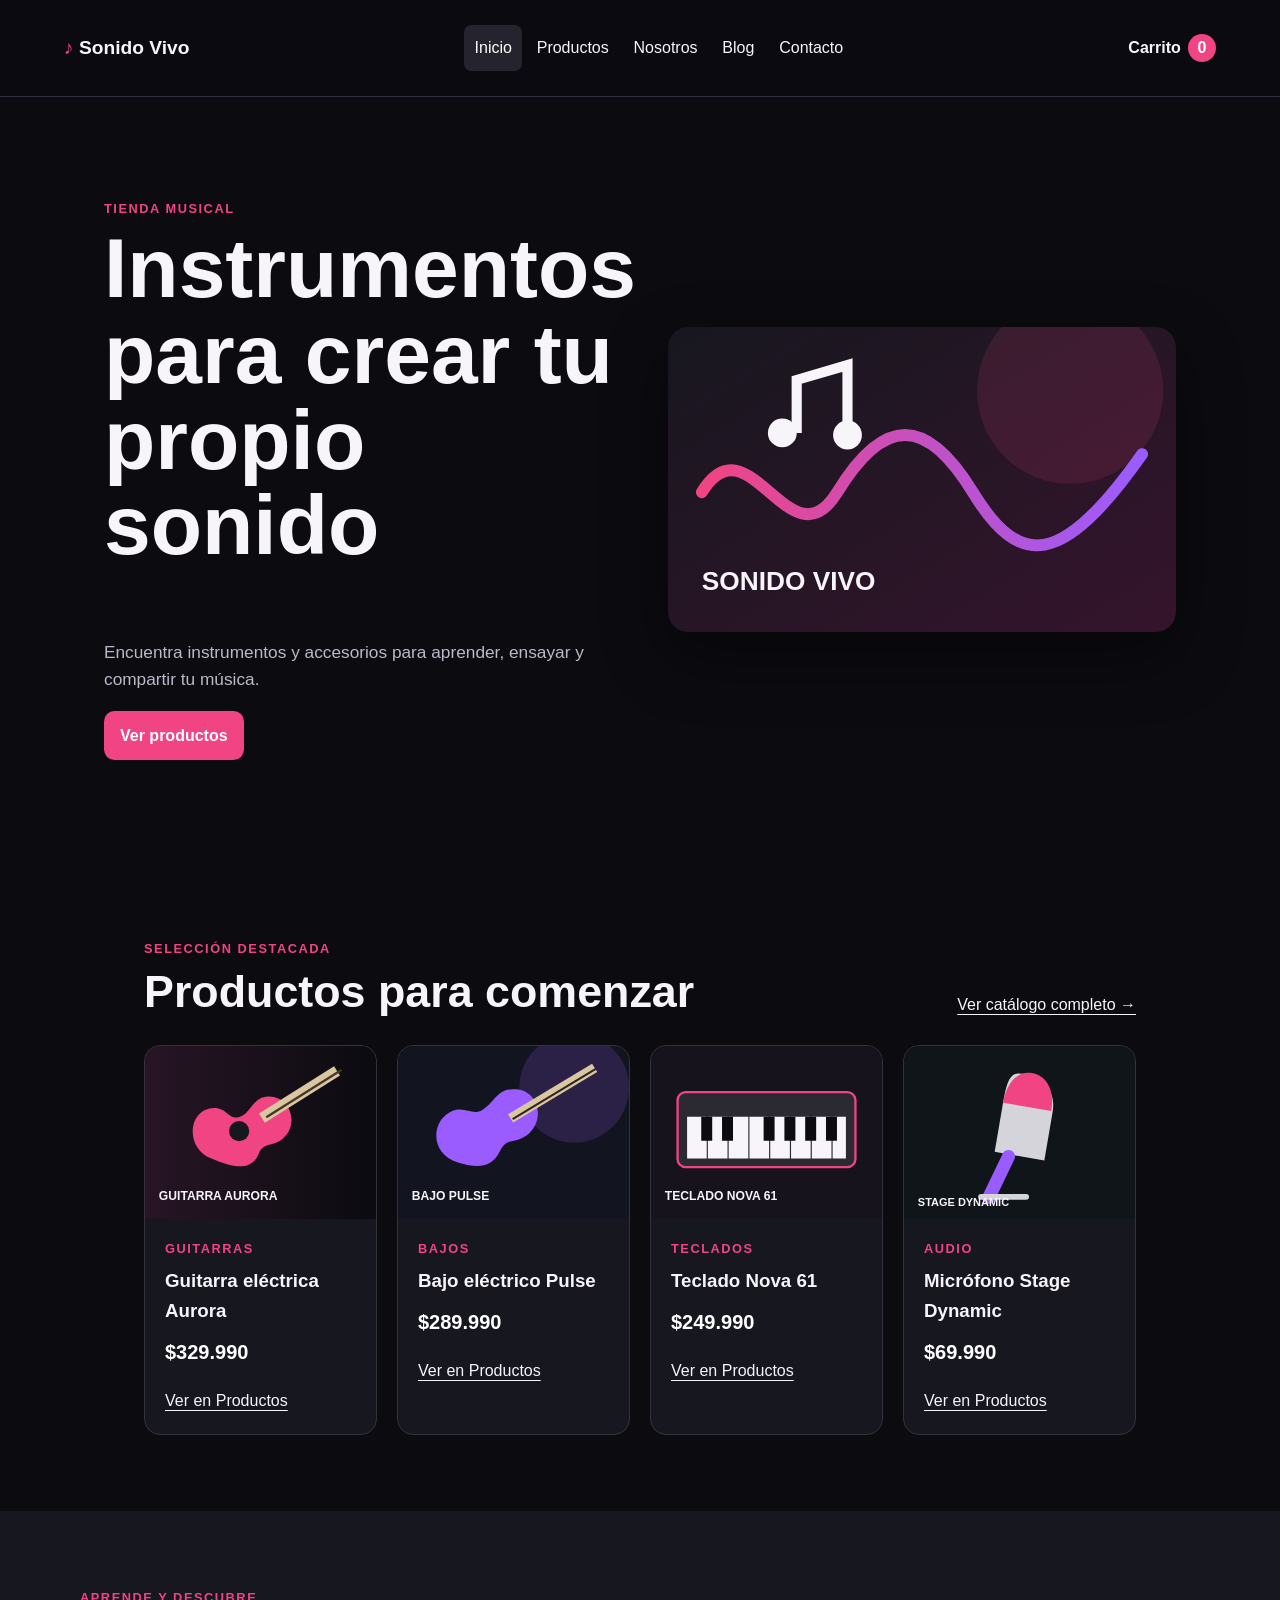
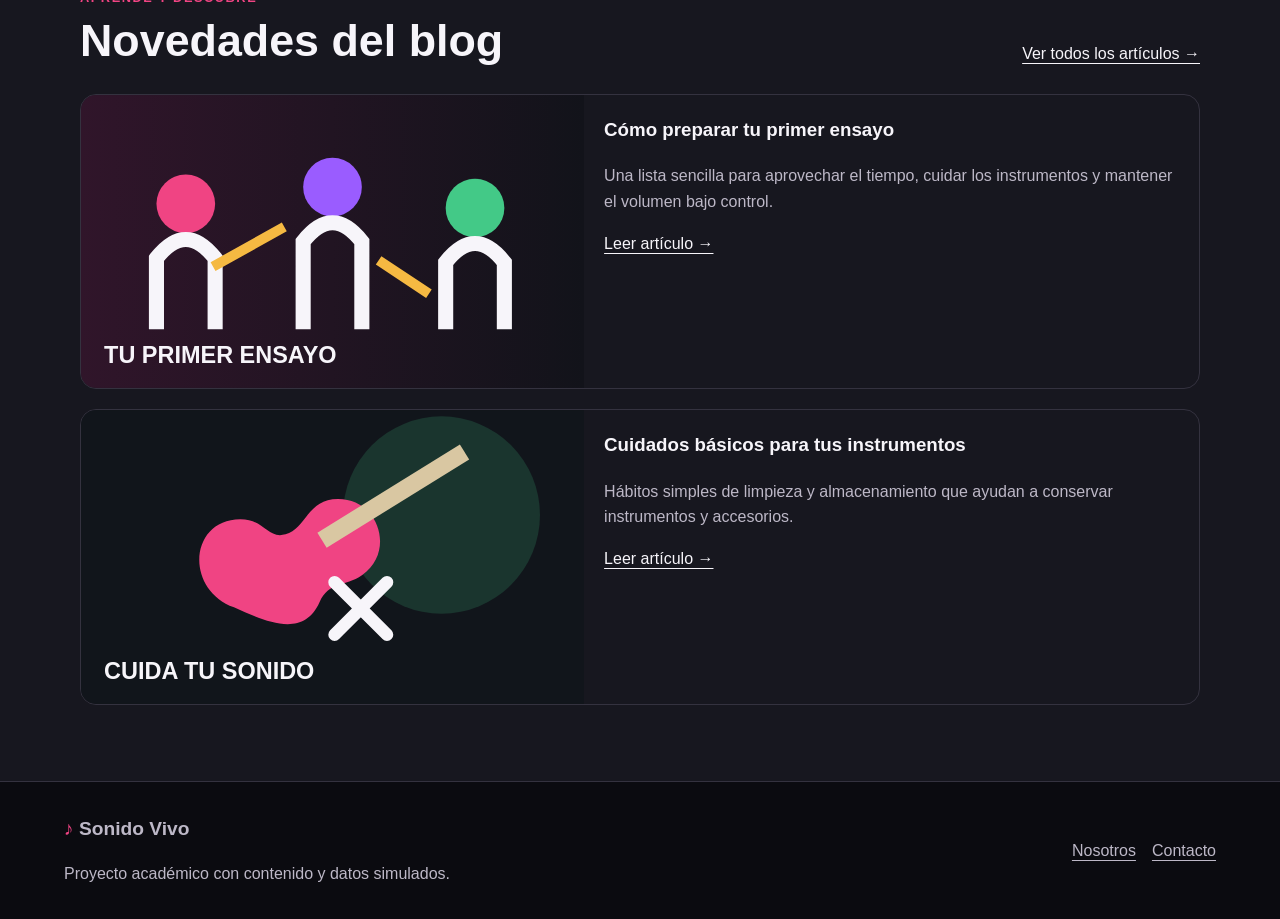
==== index.html @ 2b16b26c "Merge pull request #26 from MainSteps/feat/estructura-navegacion [A-01] Implementar estructura y nav" ====
<!doctype html>
<html lang="es">
<head>
  <meta charset="utf-8">
  <meta name="viewport" content="width=device-width, initial-scale=1">
  <meta name="description" content="Sonido Vivo, tienda musical creada como proyecto académico.">
  <title>Inicio | Sonido Vivo</title>
  <link rel="stylesheet" href="assets/css/styles.css">
  <script type="module" src="assets/js/home.js"></script>
</head>
<body>
  <header class="site-header">
    <a class="brand" href="index.html" aria-label="Sonido Vivo, página de inicio"><span aria-hidden="true">♪</span> Sonido Vivo</a>
    <button class="menu-toggle" type="button" aria-expanded="false" aria-controls="main-menu">Menú</button>
    <nav id="main-menu" class="main-nav" aria-label="Navegación principal">
      <a aria-current="page" href="index.html">Inicio</a>
      <a href="productos.html">Productos</a>
      <a href="nosotros.html">Nosotros</a>
      <a href="blog.html">Blog</a>
      <a href="contacto.html">Contacto</a>
    </nav>
    <a class="cart-link" href="carrito.html" aria-label="Ver carrito, 0 productos">Carrito <span class="cart-count">0</span></a>
  </header>

  <main>
    <section class="hero" aria-labelledby="hero-title">
      <div>
        <p class="eyebrow">Tienda musical</p>
        <h1 id="hero-title">Instrumentos para crear tu propio sonido</h1>
        <p>Encuentra instrumentos y accesorios para aprender, ensayar y compartir tu música.</p>
        <a class="button" href="productos.html">Ver productos</a>
      </div>
      <img src="assets/images/hero-sonido-vivo.svg" alt="Ondas musicales sobre un escenario oscuro">
    </section>

    <section class="page-section" aria-labelledby="featured-title">
      <div class="section-heading">
        <div><p class="eyebrow">Selección destacada</p><h2 id="featured-title">Productos para comenzar</h2></div>
        <a href="productos.html">Ver catálogo completo →</a>
      </div>
      <div id="featured-products" class="card-grid"></div>
    </section>

    <section class="page-section surface-section" aria-labelledby="news-title">
      <div class="section-heading">
        <div><p class="eyebrow">Aprende y descubre</p><h2 id="news-title">Novedades del blog</h2></div>
        <a href="blog.html">Ver todos los artículos →</a>
      </div>
      <div id="featured-posts" class="blog-grid"></div>
    </section>
  </main>

  <footer class="site-footer">
    <a class="brand" href="index.html"><span aria-hidden="true">♪</span> Sonido Vivo</a>
    <p>Proyecto académico con contenido y datos simulados.</p>
    <nav aria-label="Enlaces del pie"><a href="nosotros.html">Nosotros</a><a href="contacto.html">Contacto</a></nav>
  </footer>
</body>
</html>
---- assets/css/styles.css ----
:root {
  --color-fondo: #0b0b10; --color-superficie: #17171f; --color-superficie-suave: #24232e;
  --color-texto: #f7f5fa; --color-texto-suave: #bdb8c7; --color-acento: #f04483;
  --color-acento-hover: #ff6098; --color-exito: #43c987; --color-alerta: #f5b942; --color-error: #ff6577;
  color-scheme: dark; font-family: Inter, "Segoe UI", Arial, sans-serif;
}
* { box-sizing: border-box; }
html { scroll-behavior: smooth; }
body { margin: 0; min-width: 280px; color: var(--color-texto); background: var(--color-fondo); line-height: 1.6; }
a { color: inherit; text-underline-offset: .25em; }
img { display: block; max-width: 100%; }
h1, h2, h3, p { margin-top: 0; }
h1 { font-size: clamp(2.35rem, 7vw, 5.25rem); line-height: 1.02; }
h2 { font-size: clamp(1.8rem, 4vw, 2.8rem); line-height: 1.15; }
:focus-visible { outline: 3px solid var(--color-acento-hover); outline-offset: 4px; }
.site-header { position: relative; z-index: 2; display: grid; grid-template-columns: 1fr auto auto; align-items: center; gap: 1rem; min-height: 4.5rem; padding: .8rem clamp(1rem, 5vw, 4rem); border-bottom: 1px solid #34323f; background: rgba(11,11,16,.96); }
.brand { font-size: 1.2rem; font-weight: 800; text-decoration: none; white-space: nowrap; }
.brand span, .eyebrow { color: var(--color-acento); }
.menu-toggle { min-height: 44px; padding: .55rem .9rem; border: 1px solid #514d5d; border-radius: .6rem; color: var(--color-texto); background: var(--color-superficie); font: inherit; font-weight: 700; }
.main-nav { display: none; grid-column: 1 / -1; gap: .25rem; padding: .75rem 0; }
.main-nav.is-open { display: grid; }
.main-nav a { padding: .65rem; border-radius: .45rem; text-decoration: none; }
.main-nav a:hover, .main-nav a[aria-current="page"] { color: white; background: var(--color-superficie-suave); }
.cart-link { min-height: 44px; display: inline-flex; align-items: center; gap: .45rem; font-weight: 700; text-decoration: none; }
.cart-count { display: grid; place-items: center; min-width: 1.75rem; height: 1.75rem; border-radius: 50%; color: white; background: var(--color-acento); }
.hero { width: min(1200px, 100%); margin: auto; padding: clamp(3rem, 8vw, 7rem) clamp(1rem, 5vw, 4rem); display: grid; gap: 2rem; align-items: center; }
.hero p:not(.eyebrow), .page-hero p { max-width: 60ch; color: var(--color-texto-suave); font-size: 1.08rem; }
.hero img { border-radius: 1.2rem; box-shadow: 0 1.5rem 4rem rgba(0,0,0,.35); }
.eyebrow { margin-bottom: .4rem; font-size: .8rem; font-weight: 800; letter-spacing: .12em; text-transform: uppercase; }
.button { display: inline-flex; justify-content: center; align-items: center; min-height: 44px; padding: .72rem 1rem; border-radius: .65rem; color: white; background: var(--color-acento); font-weight: 750; text-decoration: none; }
.button:hover { background: var(--color-acento-hover); }
.button.secondary { border: 1px solid #514d5d; background: transparent; }
.page-section, .page-hero, .article-main { width: min(1120px, 100%); margin: auto; padding: clamp(2.7rem, 6vw, 5rem) clamp(1rem, 5vw, 4rem); }
.page-hero { padding-top: clamp(4rem, 9vw, 8rem); padding-bottom: clamp(3rem, 6vw, 5rem); }
.page-hero h1 { max-width: 17ch; }
.surface-section { width: 100%; padding-inline: max(clamp(1rem, 5vw, 4rem), calc((100% - 1120px) / 2)); background: var(--color-superficie); }
.section-heading { display: flex; flex-direction: column; gap: .6rem; margin-bottom: 1.7rem; }
.section-heading h2 { margin-bottom: 0; }
.card-grid, .blog-grid { display: grid; gap: 1.25rem; }
.product-card, .blog-card, .text-card, .values { overflow: hidden; border: 1px solid #34323f; border-radius: 1rem; background: var(--color-superficie); }
.product-card img { width: 100%; aspect-ratio: 4/3; object-fit: cover; }
.product-card > div, .blog-card > div, .text-card, .values { padding: 1.25rem; }
.product-card h3 { margin: .25rem 0 .65rem; }
.price { color: white; font-size: 1.25rem; font-weight: 800; }
.blog-card { display: grid; }
.blog-card img { width: 100%; height: 100%; min-height: 230px; object-fit: cover; }
.blog-card p, .text-card p, .values { color: var(--color-texto-suave); }
.about-grid { display: grid; gap: 1.5rem; }
.values ul { margin-bottom: 0; padding-left: 1.2rem; }
.article-main { min-height: 70vh; }
.back-link { display: inline-block; margin-bottom: 2rem; color: var(--color-texto-suave); }
.article-detail { max-width: 800px; margin: auto; }
.article-detail > img { width: 100%; margin-bottom: 2rem; border-radius: 1rem; }
.article-detail .lead { color: var(--color-texto-suave); font-size: 1.2rem; }
.article-detail h1 { font-size: clamp(2.2rem, 6vw, 4rem); }
.site-footer { display: grid; gap: 1rem; padding: 2rem clamp(1rem, 5vw, 4rem); border-top: 1px solid #34323f; color: var(--color-texto-suave); }
.site-footer p { margin-bottom: 0; }
.site-footer nav { display: flex; gap: 1rem; }
.sr-only { position: absolute; width: 1px; height: 1px; padding: 0; margin: -1px; overflow: hidden; clip: rect(0,0,0,0); white-space: nowrap; border: 0; }
@media (min-width: 600px) {
  .card-grid { grid-template-columns: repeat(2, 1fr); }
  .blog-card { grid-template-columns: minmax(220px, .9fr) 1.1fr; }
  .section-heading { flex-direction: row; justify-content: space-between; align-items: end; }
  .site-footer { grid-template-columns: 1fr auto; align-items: center; }
  .site-footer p { grid-row: 2; }
  .site-footer nav { grid-column: 2; grid-row: 1 / 3; }
}
@media (min-width: 960px) {
  .site-header { grid-template-columns: auto 1fr auto; }
  .menu-toggle { display: none; }
  .main-nav { display: flex; grid-column: auto; justify-content: center; }
  .hero { grid-template-columns: 1fr 1fr; }
  .card-grid { grid-template-columns: repeat(4, 1fr); }
  .card-grid.compact { grid-template-columns: repeat(3, 1fr); }
  .about-grid { grid-template-columns: 1.2fr .8fr; align-items: start; }
}
@media (prefers-reduced-motion: reduce) { html { scroll-behavior: auto; } }
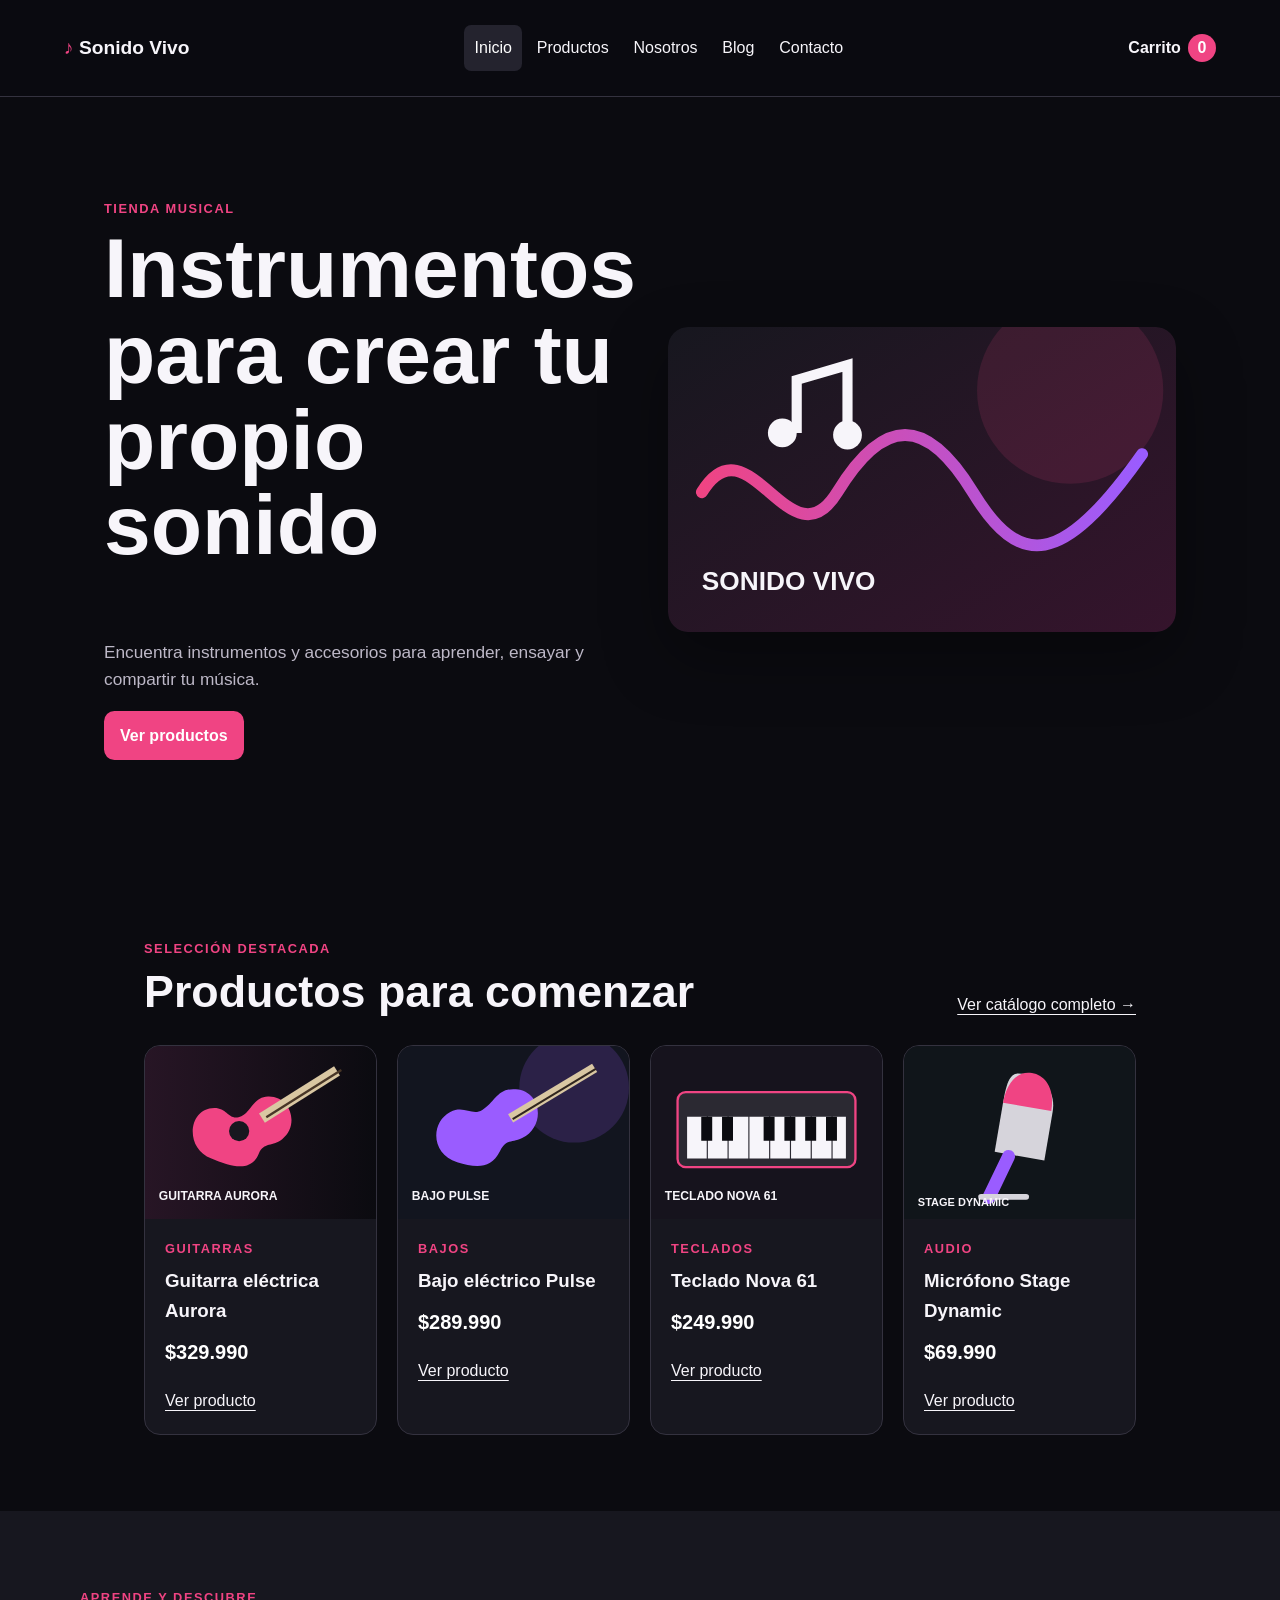
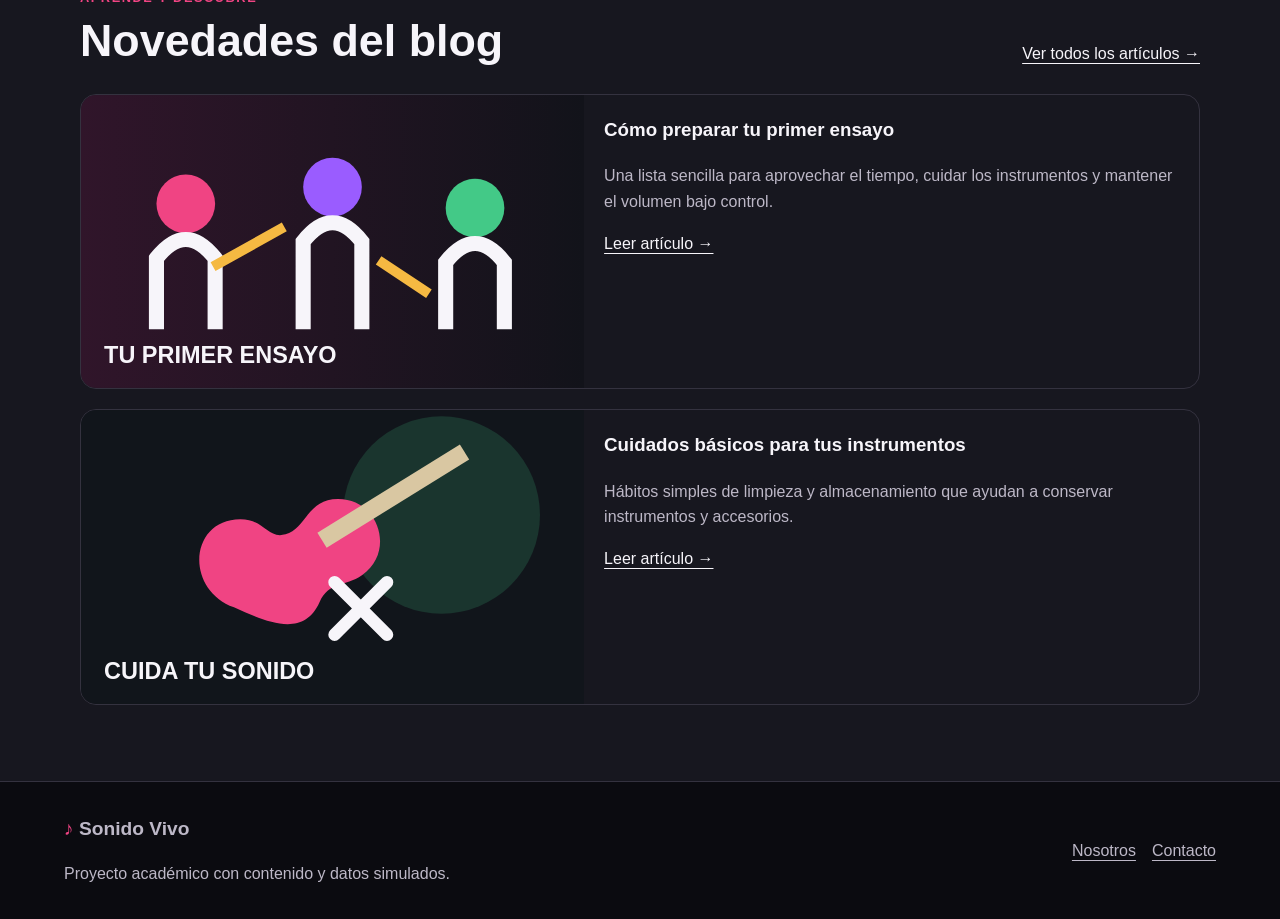
==== commit bffb8f97: "chore: integrar carrito en mantenedor" ====
--- a/index.html
+++ b/index.html
@@ -14,7 +14,7 @@
     <button class="menu-toggle" type="button" aria-expanded="false" aria-controls="main-menu">Menú</button>
     <nav id="main-menu" class="main-nav" aria-label="Navegación principal">
       <a aria-current="page" href="index.html">Inicio</a>
-      <a href="productos.html">Productos</a>
+      <a href="catalogo.html">Productos</a>
       <a href="nosotros.html">Nosotros</a>
       <a href="blog.html">Blog</a>
       <a href="contacto.html">Contacto</a>
@@ -28,7 +28,7 @@
         <p class="eyebrow">Tienda musical</p>
         <h1 id="hero-title">Instrumentos para crear tu propio sonido</h1>
         <p>Encuentra instrumentos y accesorios para aprender, ensayar y compartir tu música.</p>
-        <a class="button" href="productos.html">Ver productos</a>
+        <a class="button" href="catalogo.html">Ver productos</a>
       </div>
       <img src="assets/images/hero-sonido-vivo.svg" alt="Ondas musicales sobre un escenario oscuro">
     </section>
@@ -36,7 +36,7 @@
     <section class="page-section" aria-labelledby="featured-title">
       <div class="section-heading">
         <div><p class="eyebrow">Selección destacada</p><h2 id="featured-title">Productos para comenzar</h2></div>
-        <a href="productos.html">Ver catálogo completo →</a>
+        <a href="catalogo.html">Ver catálogo completo →</a>
       </div>
       <div id="featured-products" class="card-grid"></div>
     </section>
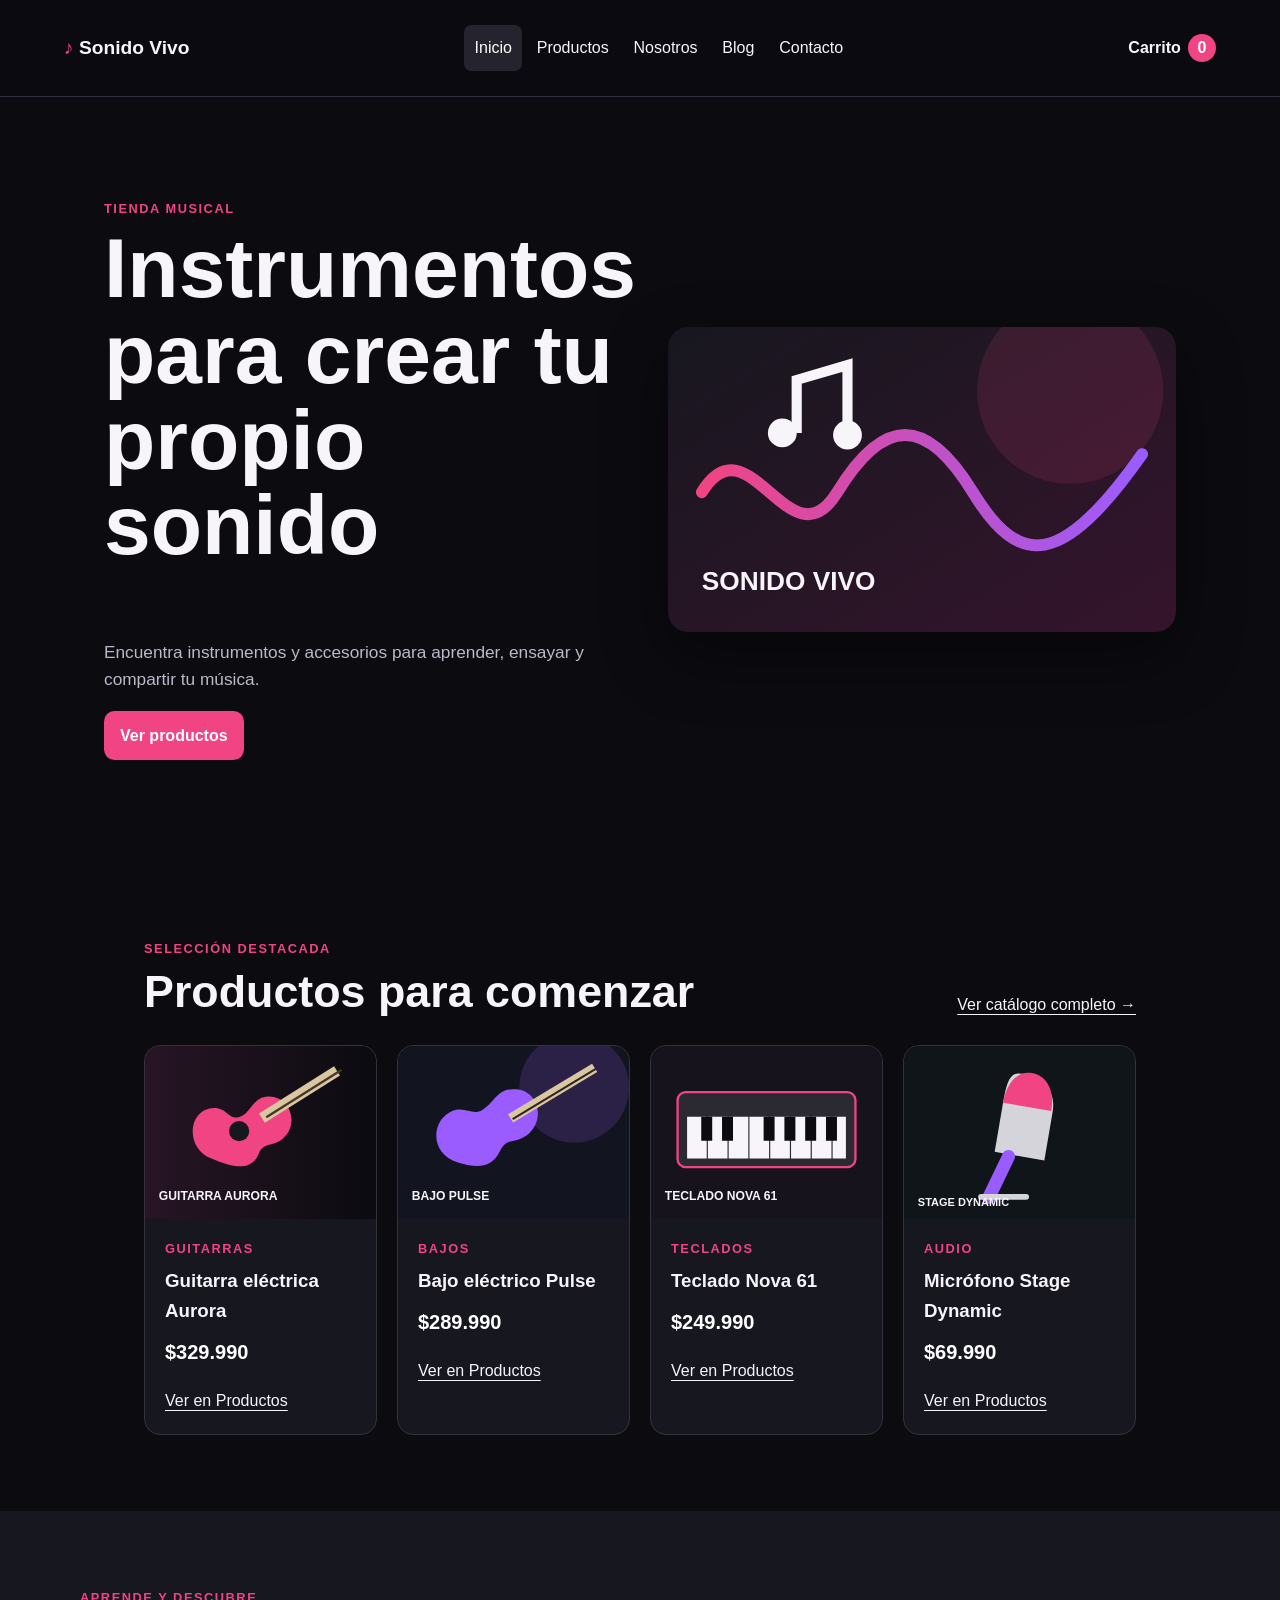
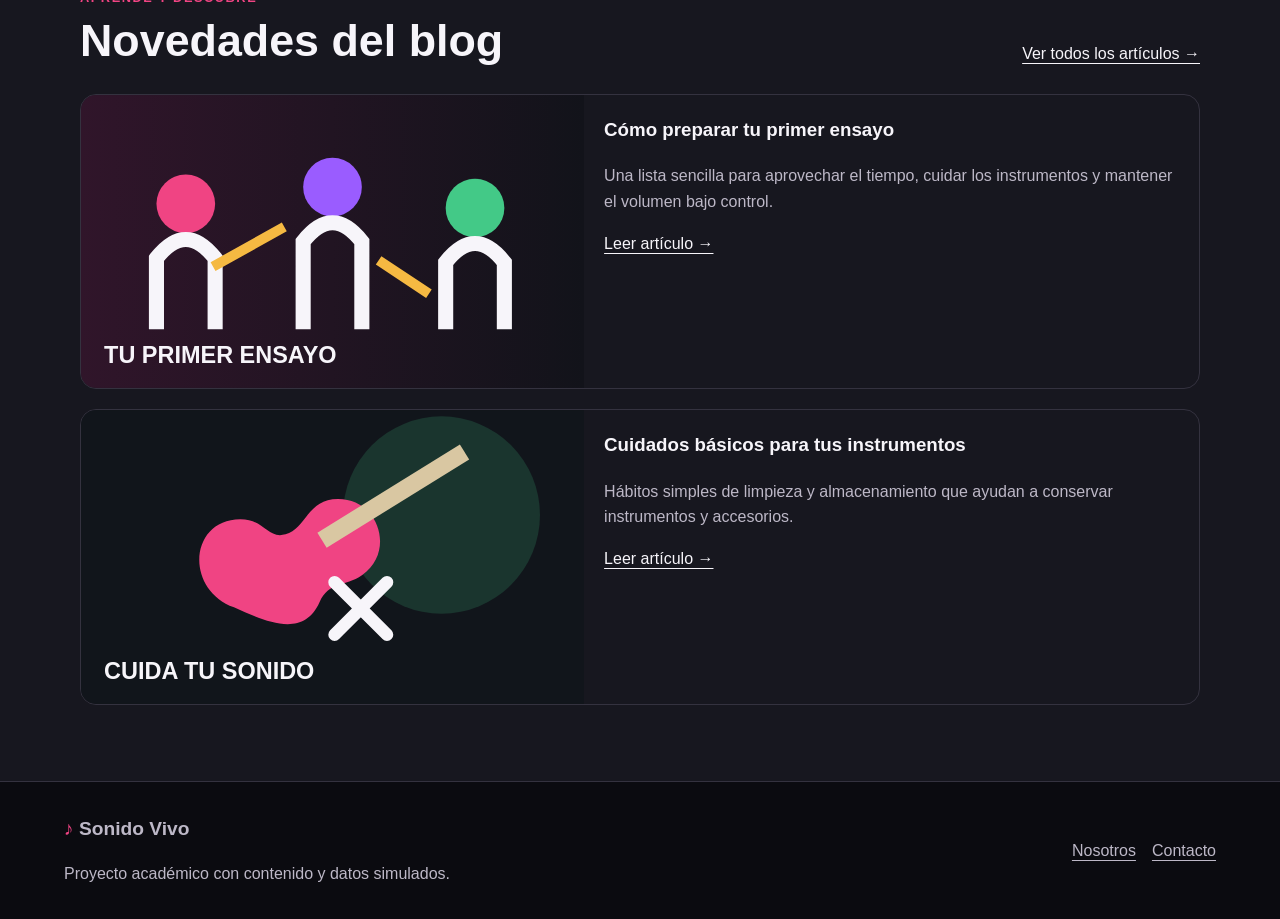
==== commit 1db8b1fd: "chore: actualizar PR #28 con estructura integrada" ====
--- a/index.html
+++ b/index.html
@@ -14,7 +14,7 @@
     <button class="menu-toggle" type="button" aria-expanded="false" aria-controls="main-menu">Menú</button>
     <nav id="main-menu" class="main-nav" aria-label="Navegación principal">
       <a aria-current="page" href="index.html">Inicio</a>
-      <a href="catalogo.html">Productos</a>
+      <a href="productos.html">Productos</a>
       <a href="nosotros.html">Nosotros</a>
       <a href="blog.html">Blog</a>
       <a href="contacto.html">Contacto</a>
@@ -28,7 +28,7 @@
         <p class="eyebrow">Tienda musical</p>
         <h1 id="hero-title">Instrumentos para crear tu propio sonido</h1>
         <p>Encuentra instrumentos y accesorios para aprender, ensayar y compartir tu música.</p>
-        <a class="button" href="catalogo.html">Ver productos</a>
+        <a class="button" href="productos.html">Ver productos</a>
       </div>
       <img src="assets/images/hero-sonido-vivo.svg" alt="Ondas musicales sobre un escenario oscuro">
     </section>
@@ -36,7 +36,7 @@
     <section class="page-section" aria-labelledby="featured-title">
       <div class="section-heading">
         <div><p class="eyebrow">Selección destacada</p><h2 id="featured-title">Productos para comenzar</h2></div>
-        <a href="catalogo.html">Ver catálogo completo →</a>
+        <a href="productos.html">Ver catálogo completo →</a>
       </div>
       <div id="featured-products" class="card-grid"></div>
     </section>
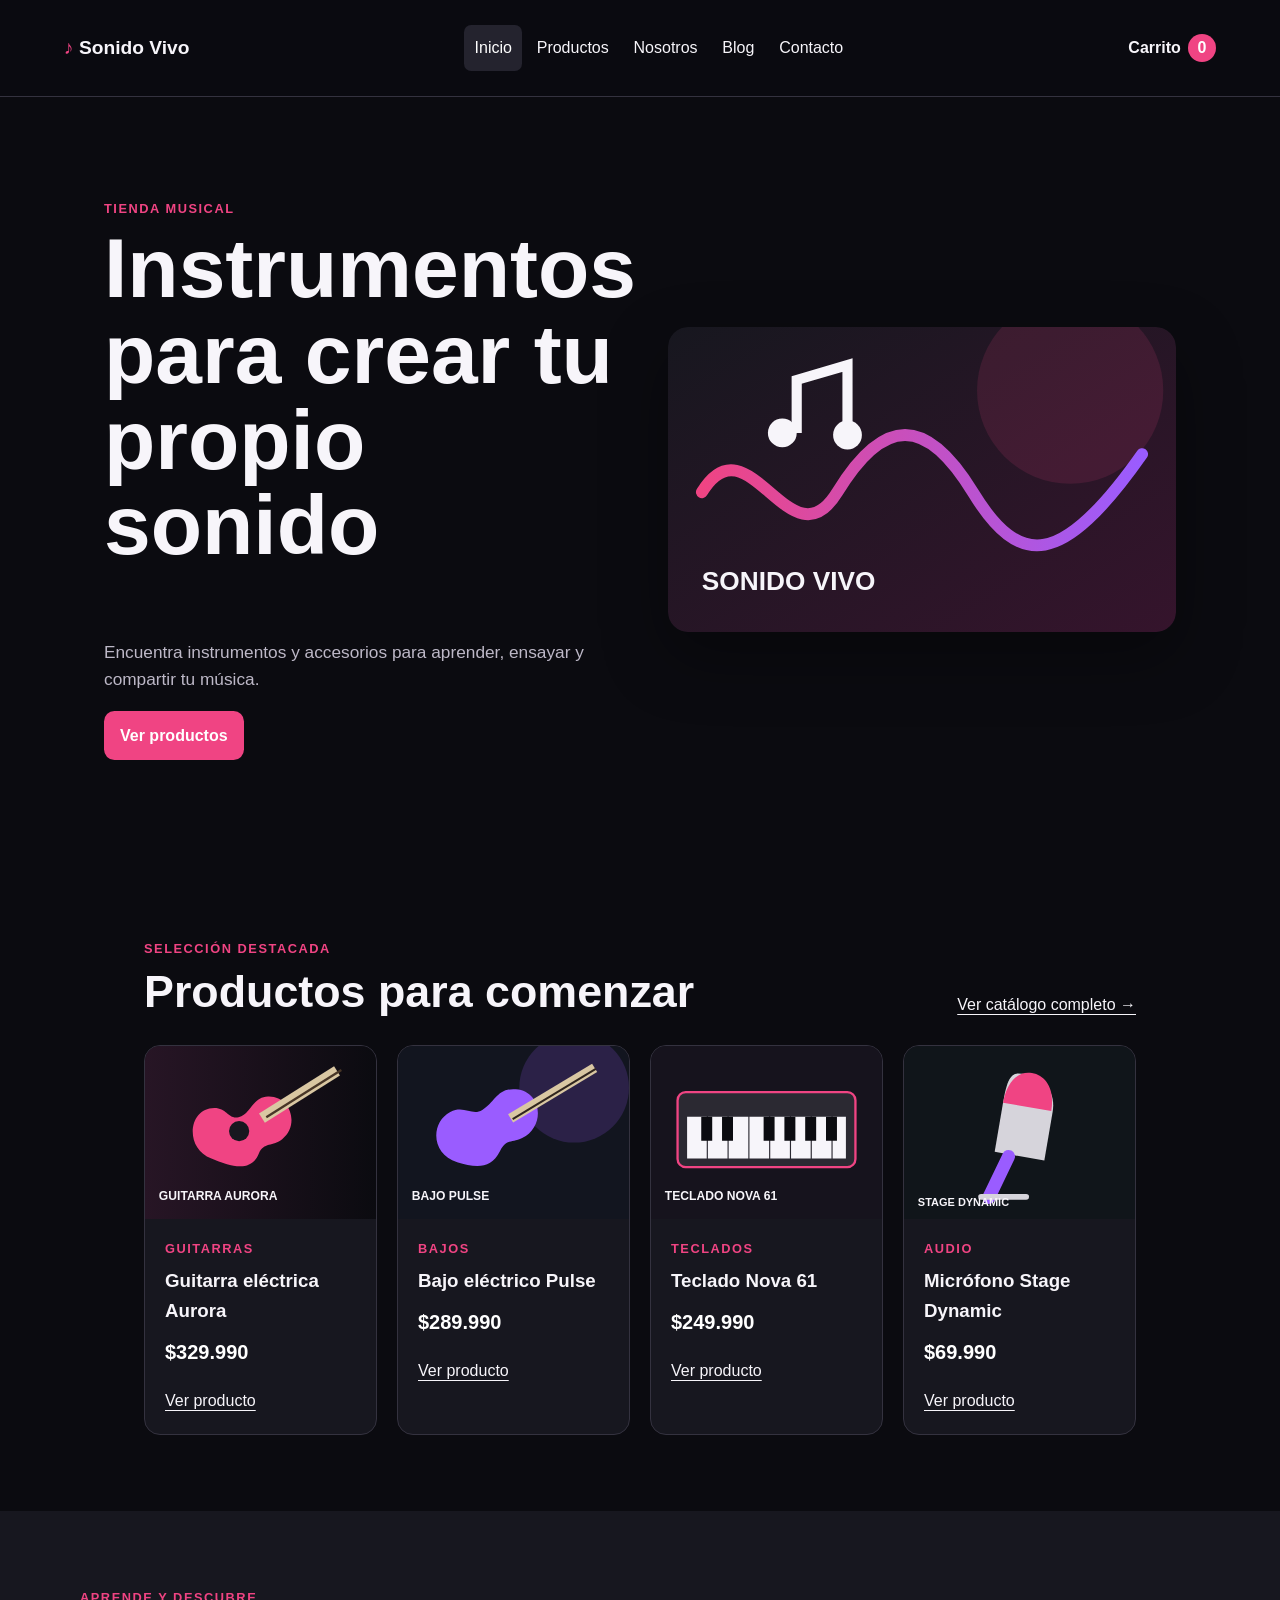
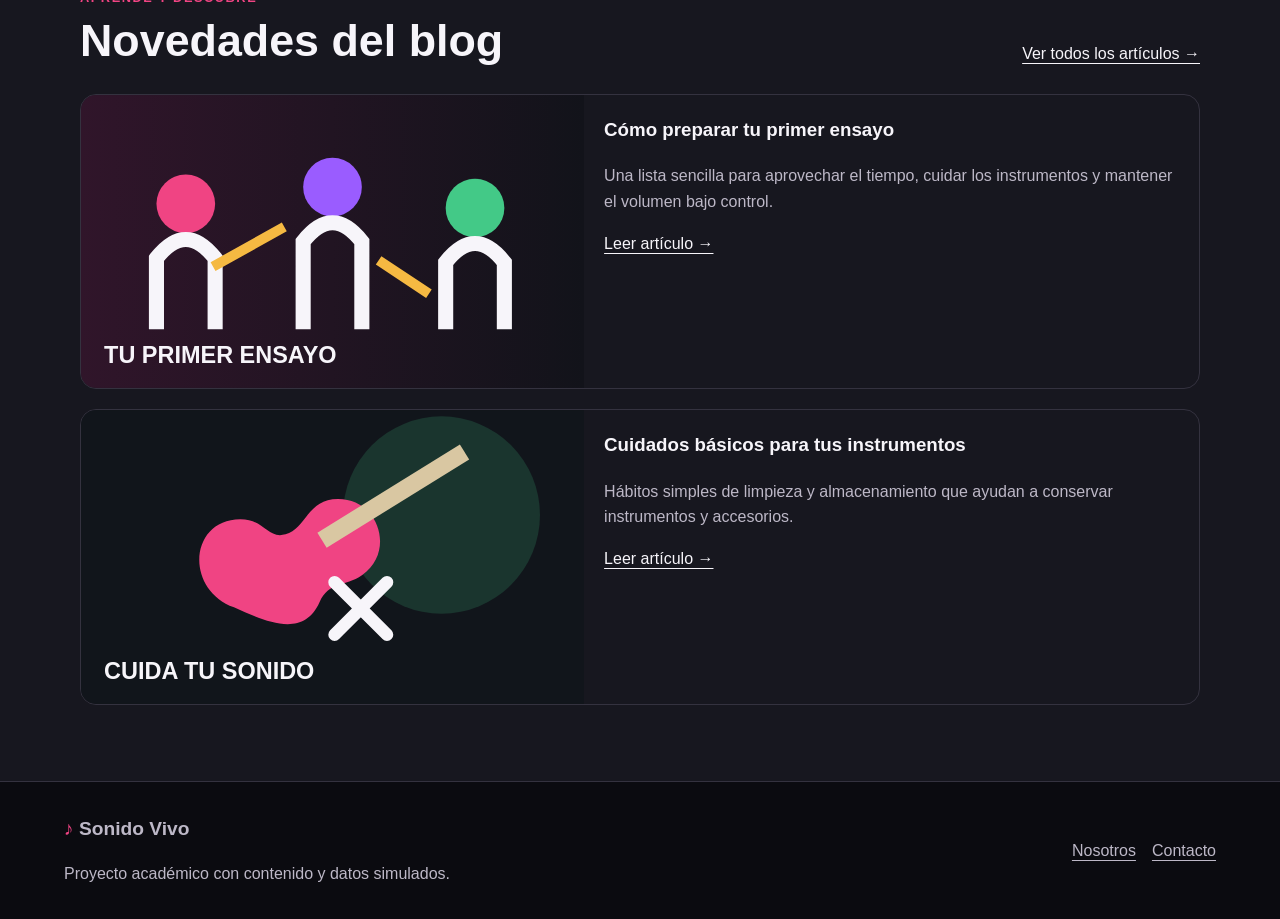
==== commit 9f7b3ee0: "Merge pull request #34 from MainSteps/feat/mantenedor-productos-diego feat: implementar mantenedor d" ====
--- a/index.html
+++ b/index.html
@@ -14,7 +14,7 @@
     <button class="menu-toggle" type="button" aria-expanded="false" aria-controls="main-menu">Menú</button>
     <nav id="main-menu" class="main-nav" aria-label="Navegación principal">
       <a aria-current="page" href="index.html">Inicio</a>
-      <a href="productos.html">Productos</a>
+      <a href="catalogo.html">Productos</a>
       <a href="nosotros.html">Nosotros</a>
       <a href="blog.html">Blog</a>
       <a href="contacto.html">Contacto</a>
@@ -28,7 +28,7 @@
         <p class="eyebrow">Tienda musical</p>
         <h1 id="hero-title">Instrumentos para crear tu propio sonido</h1>
         <p>Encuentra instrumentos y accesorios para aprender, ensayar y compartir tu música.</p>
-        <a class="button" href="productos.html">Ver productos</a>
+        <a class="button" href="catalogo.html">Ver productos</a>
       </div>
       <img src="assets/images/hero-sonido-vivo.svg" alt="Ondas musicales sobre un escenario oscuro">
     </section>
@@ -36,7 +36,7 @@
     <section class="page-section" aria-labelledby="featured-title">
       <div class="section-heading">
         <div><p class="eyebrow">Selección destacada</p><h2 id="featured-title">Productos para comenzar</h2></div>
-        <a href="productos.html">Ver catálogo completo →</a>
+        <a href="catalogo.html">Ver catálogo completo →</a>
       </div>
       <div id="featured-products" class="card-grid"></div>
     </section>
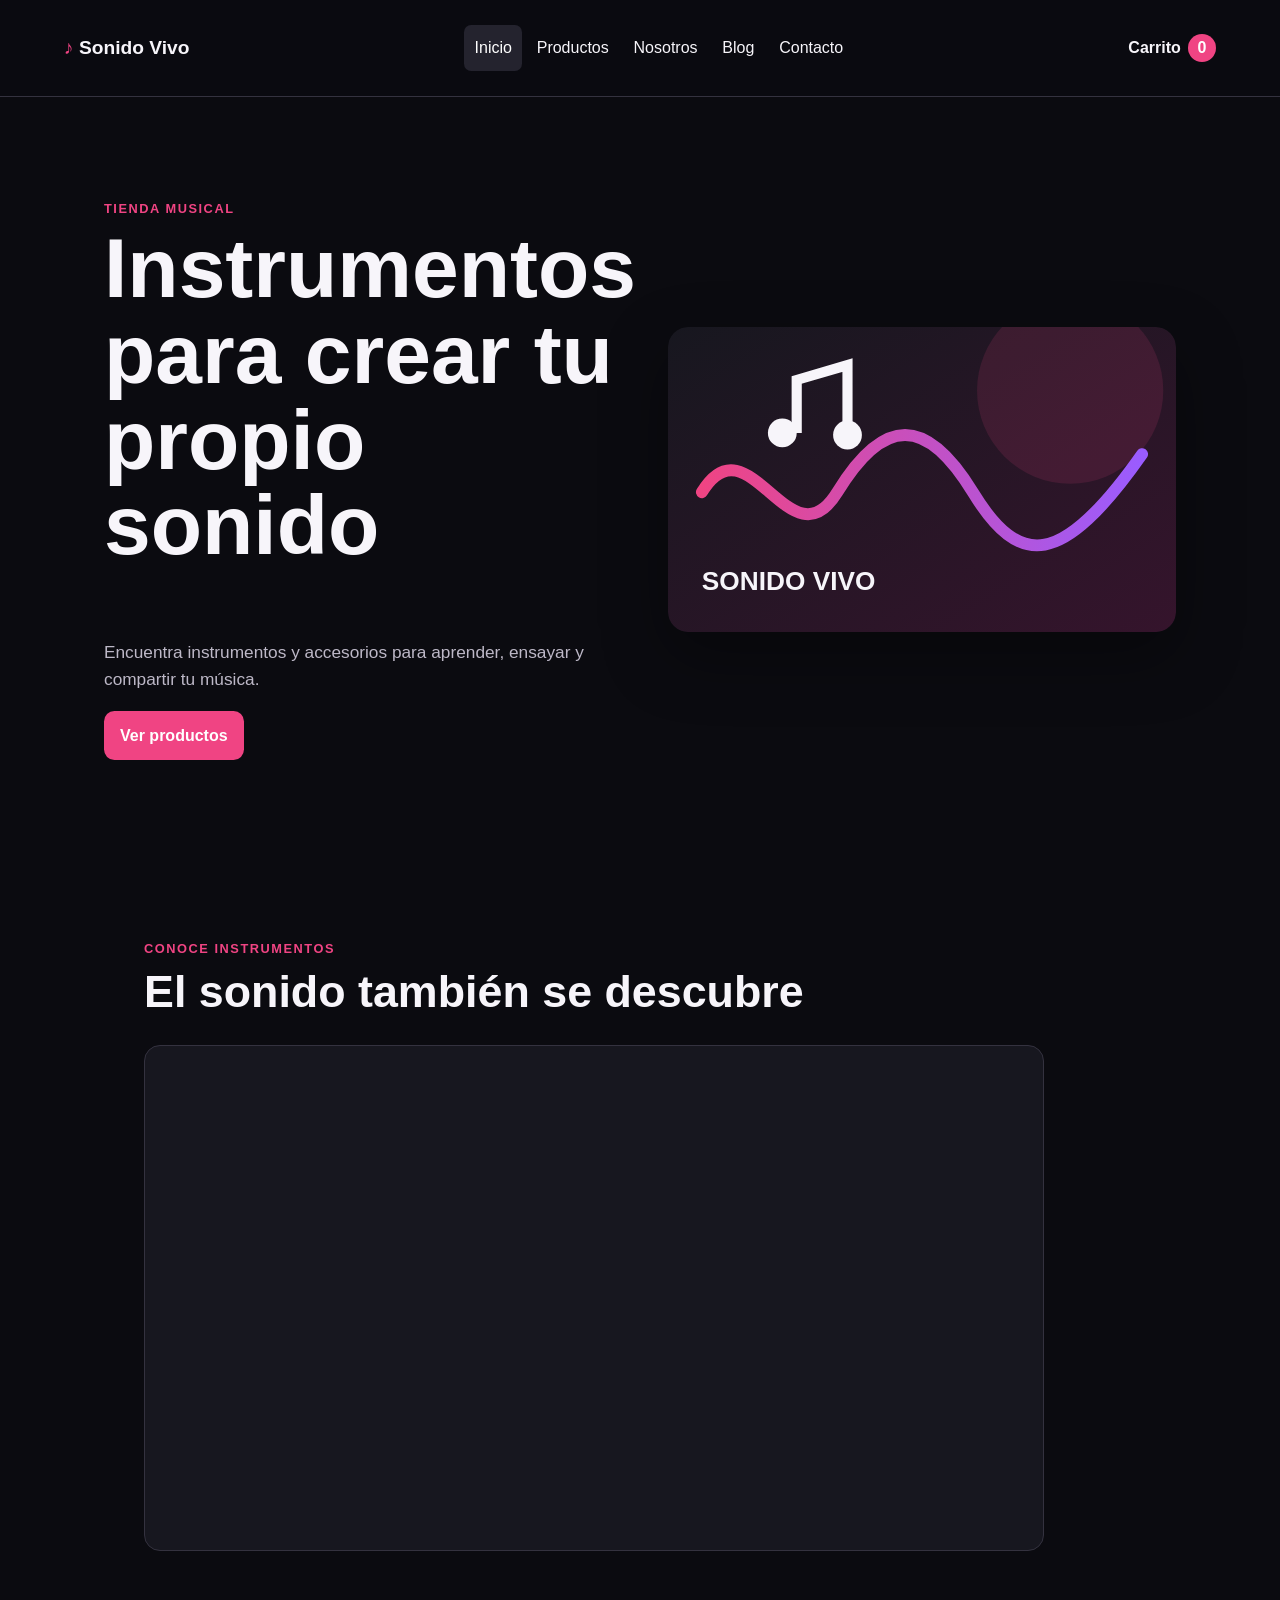
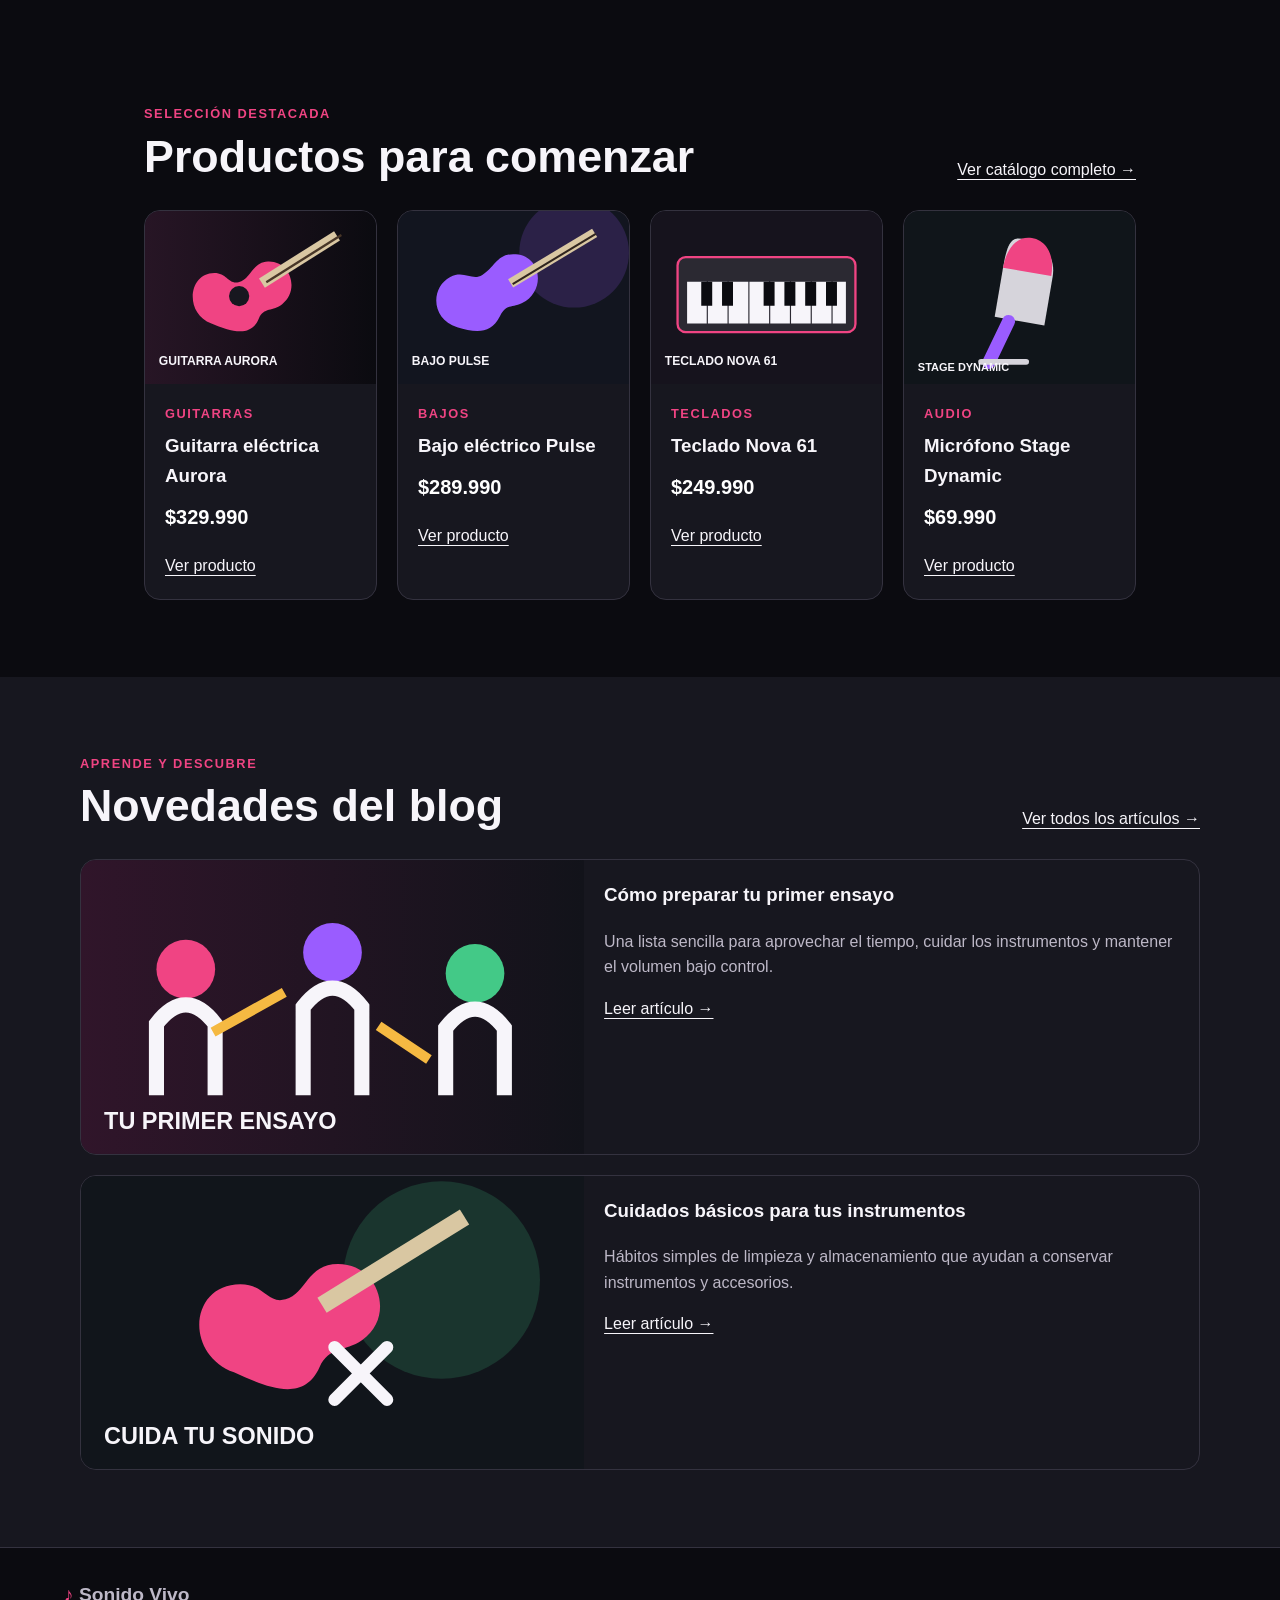
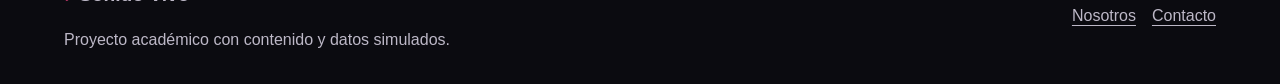
==== commit 2f2db01c: "feat: agregar video embebido en inicio" ====
--- a/index.html
+++ b/index.html
@@ -31,7 +31,32 @@
         <a class="button" href="catalogo.html">Ver productos</a>
       </div>
       <img src="assets/images/hero-sonido-vivo.svg" alt="Ondas musicales sobre un escenario oscuro">
+
     </section>
+
+    <section
+      class="page-section"
+      aria-labelledby="video-title"
+    >  
+      <div class="section-heading">
+          <div>
+              <p class="eyebrow">Conoce instrumentos</p>
+              <h2 id="video-title">
+                  El sonido también se descubre
+              </h2>
+          </div>
+      </div>
+
+      <div class="video-contenedor">
+          <iframe
+              src="https://www.youtube-nocookie.com/embed/0vijAQHaIMQ?rel=0"
+              title="Demostración de guitarra Yamaha TransAcoustic"
+              allow="accelerometer; autoplay; clipboard-write; encrypted-media; gyroscope; picture-in-picture"
+              allowfullscreen
+          ></iframe>
+      </div>
+    </section>
+
 
     <section class="page-section" aria-labelledby="featured-title">
       <div class="section-heading">
--- a/assets/css/styles.css
+++ b/assets/css/styles.css
@@ -75,3 +75,19 @@
   .about-grid { grid-template-columns: 1.2fr .8fr; align-items: start; }
 }
 @media (prefers-reduced-motion: reduce) { html { scroll-behavior: auto; } }
+
+
+.video-contenedor {
+    width: min(900px, 100%);
+    aspect-ratio: 16 / 9;
+    overflow: hidden;
+    border: 1px solid #34323f;
+    border-radius: 1rem;
+    background: var(--color-superficie);
+}
+
+.video-contenedor iframe {
+    width: 100%;
+    height: 100%;
+    border: 0;
+}
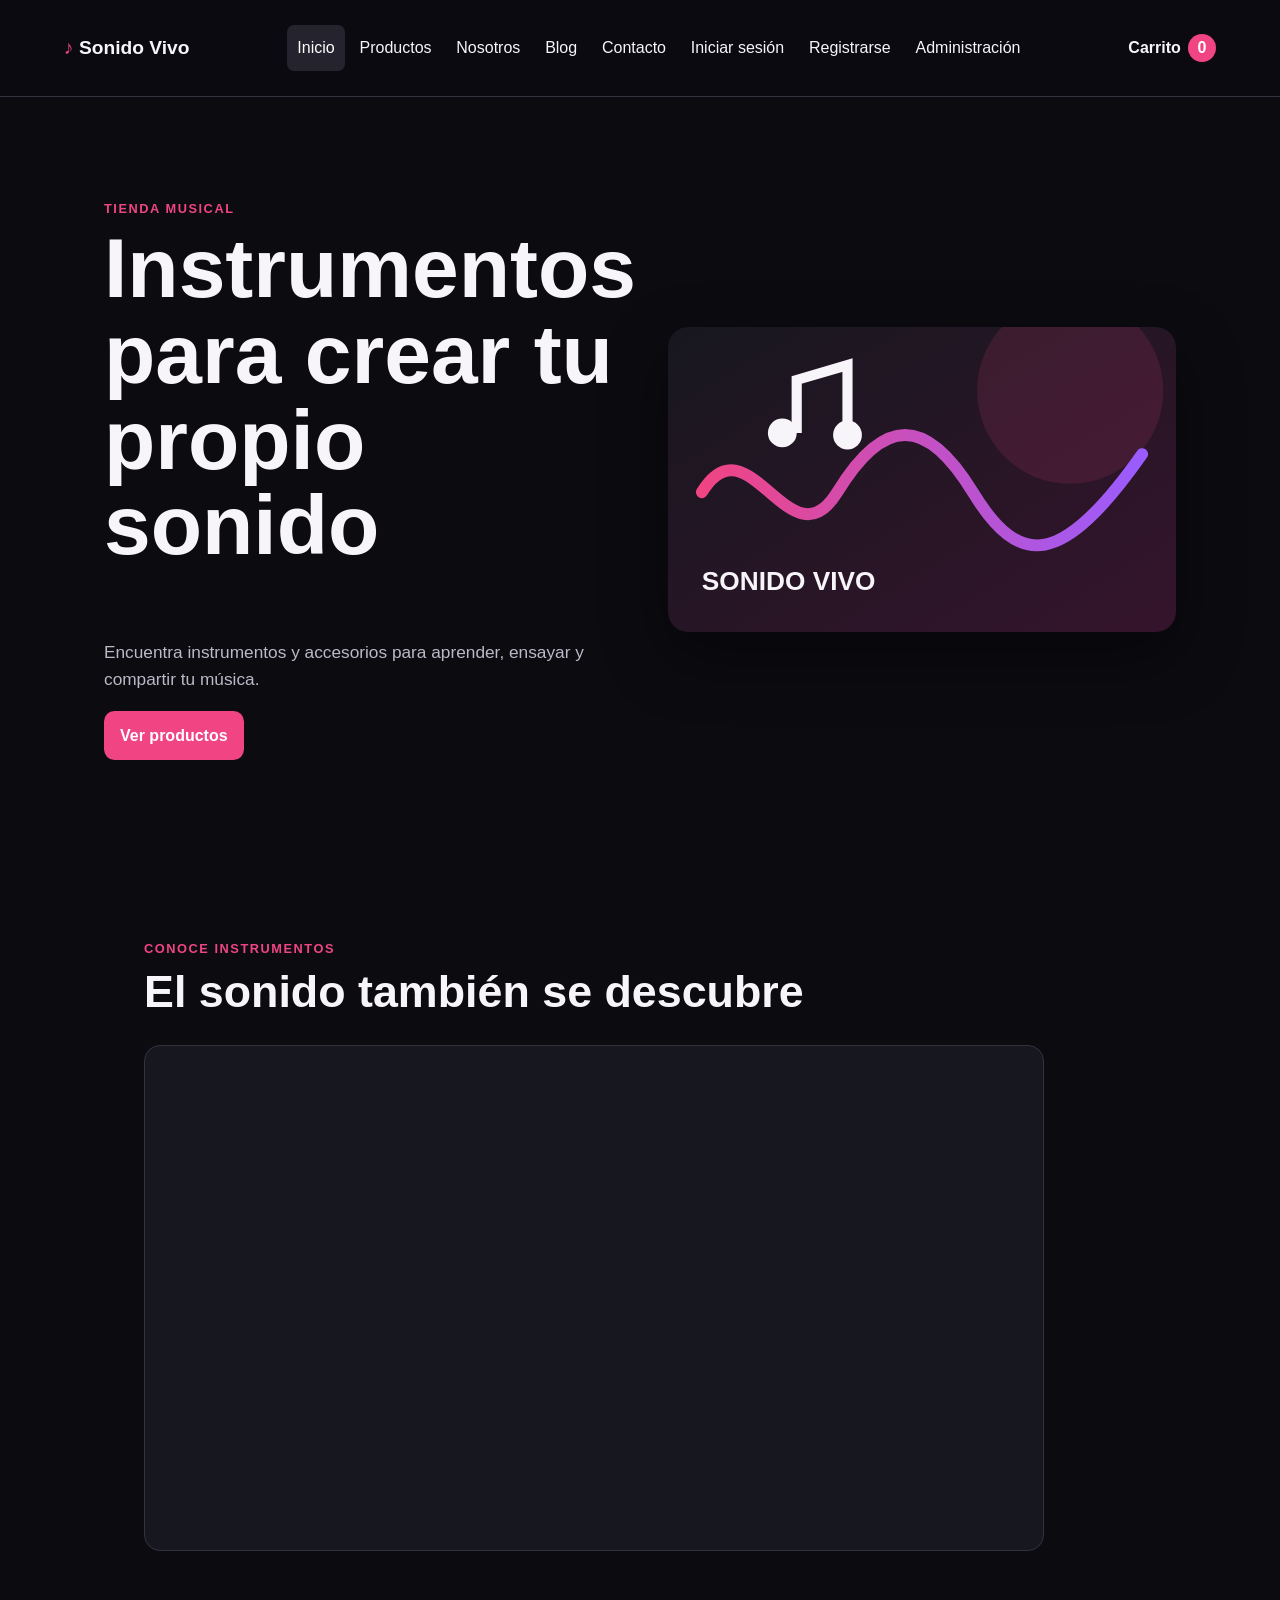
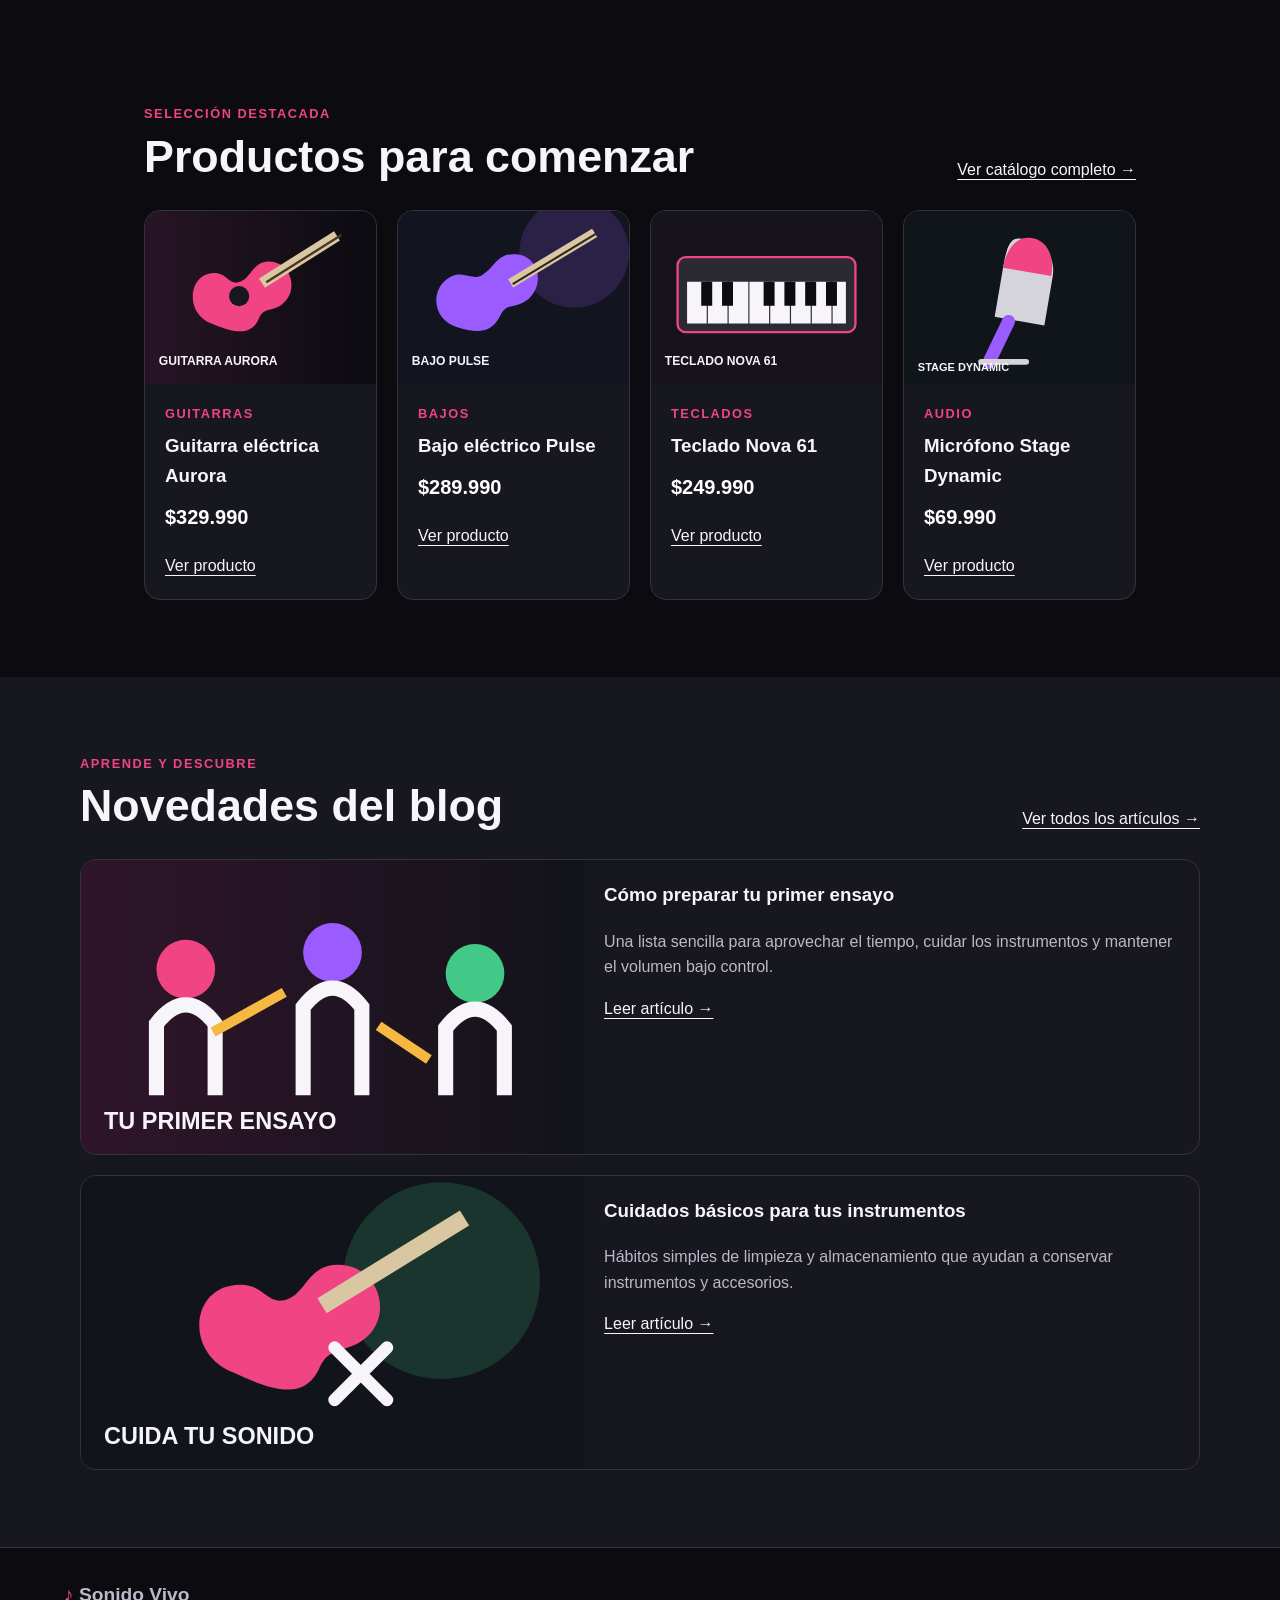
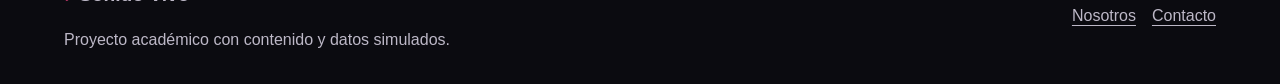
==== commit 0cba1b22: "fix: completar navegación y ajustes visuales" ====
--- a/index.html
+++ b/index.html
@@ -18,6 +18,9 @@
       <a href="nosotros.html">Nosotros</a>
       <a href="blog.html">Blog</a>
       <a href="contacto.html">Contacto</a>
+      <a href="inicio-sesion.html">Iniciar sesión</a>
+      <a href="registro.html">Registrarse</a>
+
     </nav>
     <a class="cart-link" href="carrito.html" aria-label="Ver carrito, 0 productos">Carrito <span class="cart-count">0</span></a>
   </header>
--- a/assets/css/styles.css
+++ b/assets/css/styles.css
@@ -43,7 +43,14 @@
 .product-card h3 { margin: .25rem 0 .65rem; }
 .price { color: white; font-size: 1.25rem; font-weight: 800; }
 .blog-card { display: grid; }
-.blog-card img { width: 100%; height: 100%; min-height: 230px; object-fit: cover; }
+.blog-card img {
+  width: 100%;
+  height: 100%;
+  min-height: 230px;
+  object-fit: contain;
+  background: var(--color-superficie-suave);
+}
+
 .blog-card p, .text-card p, .values { color: var(--color-texto-suave); }
 .about-grid { display: grid; gap: 1.5rem; }
 .values ul { margin-bottom: 0; padding-left: 1.2rem; }
